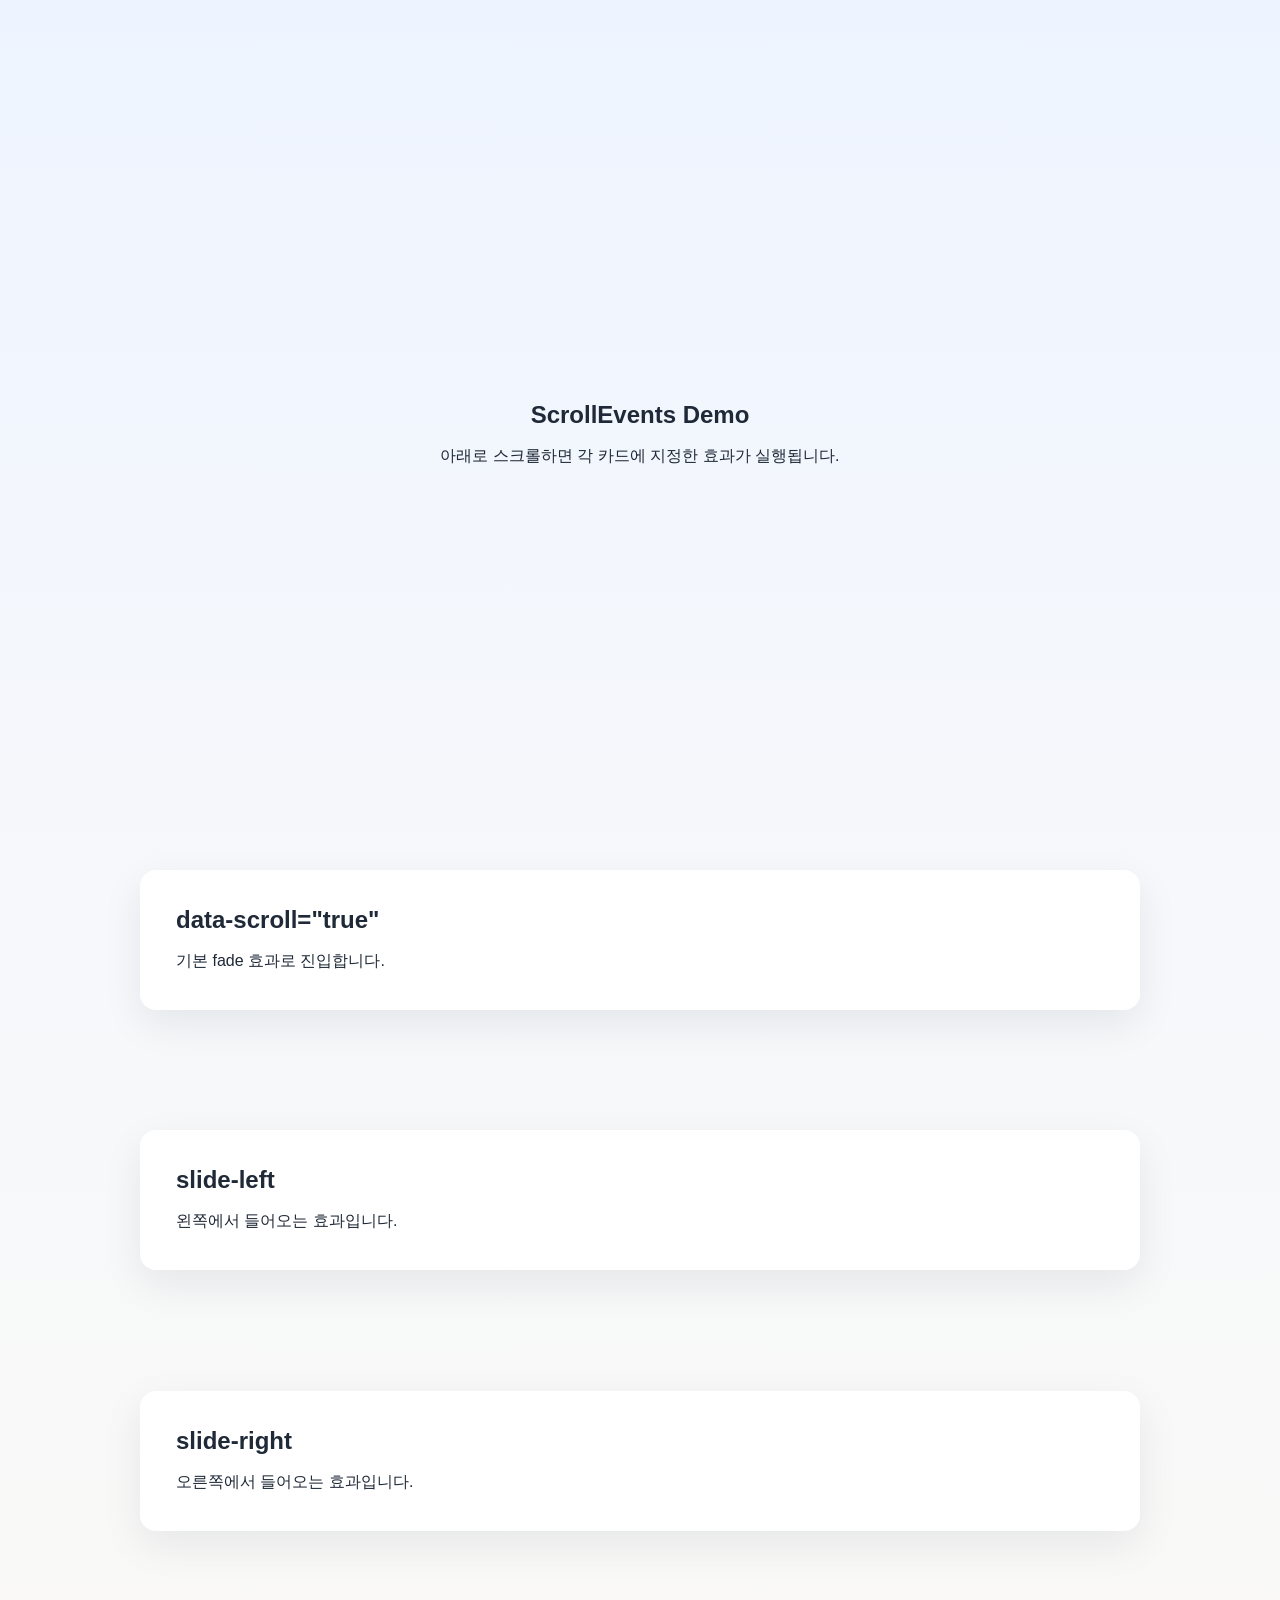
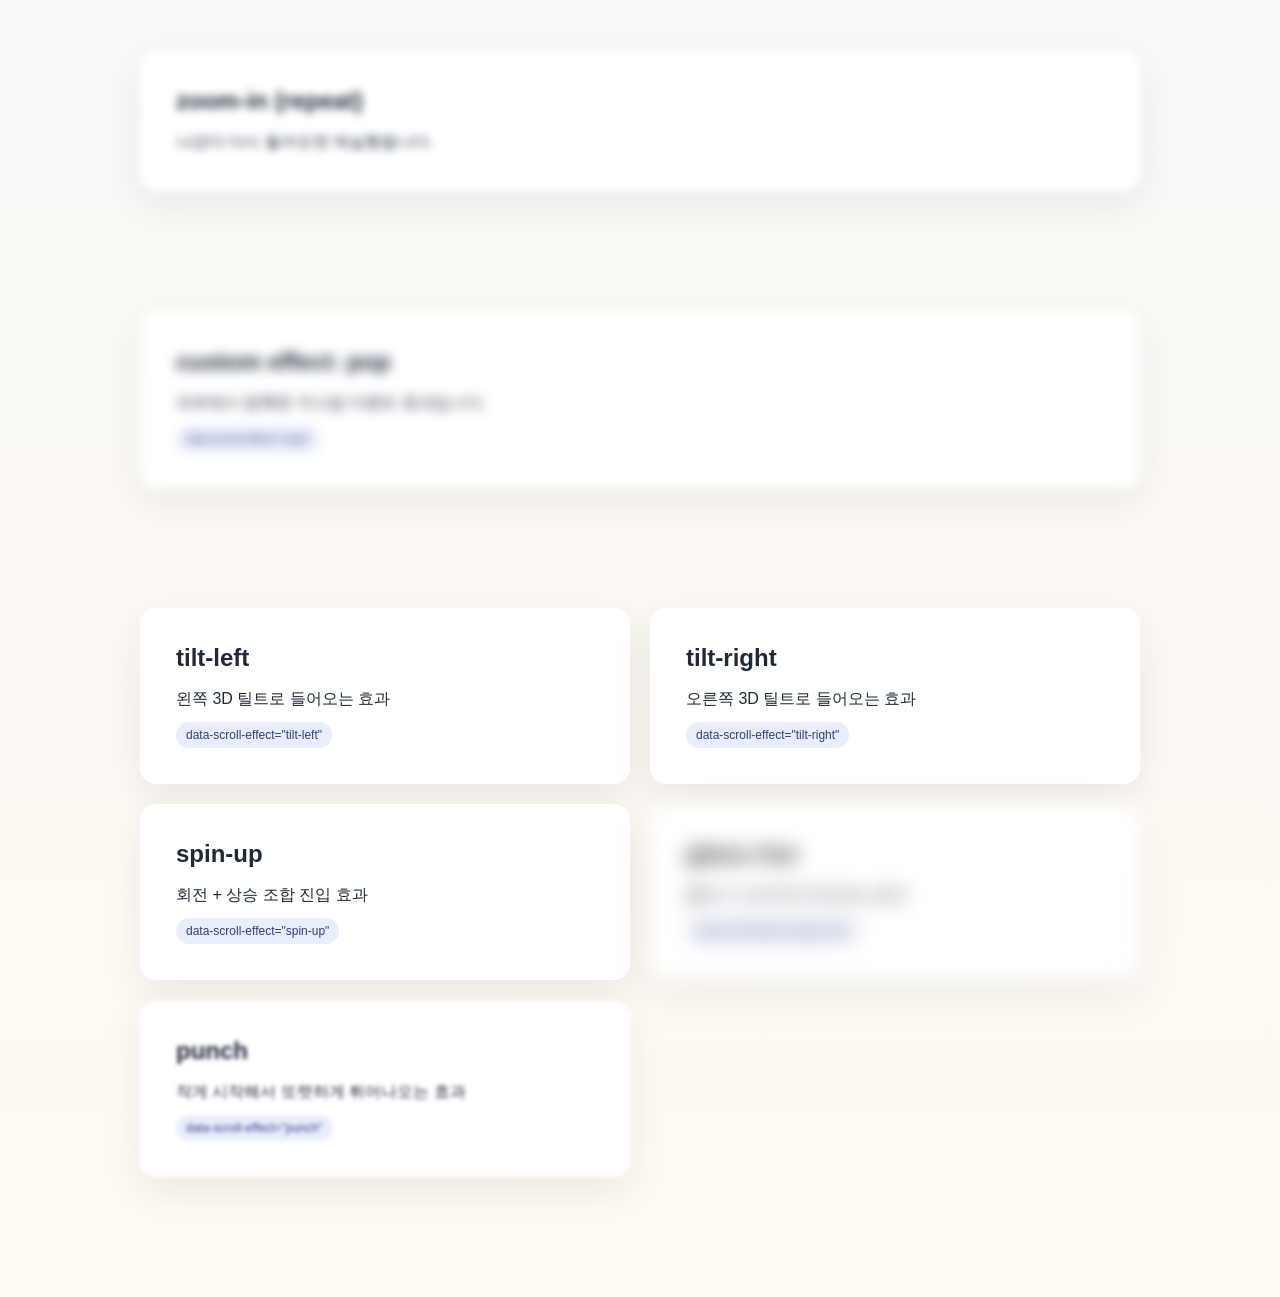
==== demo/index.html @ 08937699 "feat: add reusable scroll events component with demo and docs" ====
﻿<!doctype html>
<html lang="ko">
  <head>
    <meta charset="UTF-8" />
    <meta name="viewport" content="width=device-width, initial-scale=1.0" />
    <title>ScrollEvents Demo</title>
    <link rel="stylesheet" href="../src/scroll-events.css" />    
  </head>
  <body>
    <div class="wrap">
      <h1 class="page_title a11y">scroll component</h1>
      <section class="section hero">
        <div class="text_box">
          <h2 class="title">ScrollEvents Demo</h2>
          <p>아래로 스크롤하면 각 카드에 지정한 효과가 실행됩니다.</p>
        </div>
      </section>
      <section class="section">
        <div class="card" data-scroll="true">
          <h1>data-scroll="true"</h1>
          <p>기본 fade 효과로 진입합니다.</p>
        </div>
      </section>

      <section class="section">
        <div class="card" data-scroll="slide-left" data-scroll-delay="100">
          <h2>slide-left</h2>
          <p>왼쪽에서 들어오는 효과입니다.</p>
        </div>
      </section>

      <section class="section">
        <div class="card" data-scroll="slide-right" data-scroll-duration="900">
          <h2>slide-right</h2>
          <p>오른쪽에서 들어오는 효과입니다.</p>
        </div>
      </section>

      <section class="section">
        <div class="card" data-scroll="zoom-in" data-scroll-once="false">
          <h2>zoom-in (repeat)</h2>
          <p>나갔다 다시 들어오면 재실행됩니다.</p>
        </div>
      </section>

      <section class="section">
        <div class="card" data-scroll-effect="pop" data-scroll-duration="720">
          <h2>custom effect: pop</h2>
          <p>외부에서 등록한 커스텀 이벤트 효과입니다.</p>
          <span class="chip">data-scroll-effect="pop"</span>
        </div>
      </section>

      <section class="section">
        <div class="fx-grid">
          <div class="card" data-scroll-effect="tilt-left" data-scroll-delay="80" data-scroll-duration="720">
            <h2>tilt-left</h2>
            <p>왼쪽 3D 틸트로 들어오는 효과</p>
            <span class="chip">data-scroll-effect="tilt-left"</span>
          </div>

          <div class="card" data-scroll-effect="tilt-right" data-scroll-delay="120" data-scroll-duration="720">
            <h2>tilt-right</h2>
            <p>오른쪽 3D 틸트로 들어오는 효과</p>
            <span class="chip">data-scroll-effect="tilt-right"</span>
          </div>

          <div class="card" data-scroll-effect="spin-up" data-scroll-duration="1020">
            <h2>spin-up</h2>
            <p>회전 + 상승 조합 진입 효과</p>
            <span class="chip">data-scroll-effect="spin-up"</span>
          </div>

          <div class="card" data-scroll-effect="glass-rise" data-scroll-duration="1080">
            <h2>glass-rise</h2>
            <p>블러가 사라지며 떠오르는 효과</p>
            <span class="chip">data-scroll-effect="glass-rise"</span>
          </div>

          <div class="card" data-scroll-effect="punch" data-scroll-delay="60" data-scroll-duration="720">
            <h2>punch</h2>
            <p>작게 시작해서 또렷하게 튀어나오는 효과</p>
            <span class="chip">data-scroll-effect="punch"</span>
          </div>
        </div>
      </section>
    </div>

    <script src="../src/scroll-events.js"></script>
    <script>
      const scroll = window.ScrollEvents.create({
        once: false,
        resetOnLeave: "both",
        threshold: 0.12,
      });

      scroll.init();
    </script>
  </body>
</html>
---- src/scroll-events.css ----
:root {
  --bg: #f6f8fb;
  --card: #ffffff;
  --text: #1f2937;
}
* {
  box-sizing: border-box;
}
body {
  margin: 0;
  font-family: "Segoe UI", sans-serif;
  background: linear-gradient(180deg, #eef4ff 0%, var(--bg) 30%, #fffaf2 100%);
  color: var(--text);
}      
.wrap {
  width: min(1000px, 90%);
  margin: 0 auto;
}
.section {
  margin: 120px 0;
}
.hero {
  min-height: 70vh;
  display: grid;
  place-items: center;
  text-align: center;
}
.card {
  background: var(--card);
  border-radius: 16px;
  box-shadow: 0 14px 40px rgba(17, 24, 39, 0.08);
  padding: 36px;
}
h1,
h2 {
  margin: 0 0 14px;
}
p {
  margin: 0;
  line-height: 1.65;
}

/* 웹접근성용 hidden text (screen-reader only) */
.a11y {
  position: absolute !important;
  width: 1px !important;
  height: 1px !important;
  padding: 0 !important;
  margin: -1px !important;
  overflow: hidden !important;
  clip: rect(0, 0, 0, 0) !important;
  clip-path: inset(50%) !important;
  border: 0 !important;
  white-space: nowrap !important;
}


.se-ready {
  opacity: 0;
  transition-property: opacity, transform, filter;
  transition-duration: var(--se-duration, 600ms);
  transition-delay: var(--se-delay, 0ms);
  transition-timing-function: cubic-bezier(0.2, 0.7, 0.2, 1);
  will-change: opacity, transform, filter;
}

.se-fade {
  opacity: 0;
}

.se-fade-in {
  opacity: 1;
}

.se-slide-left {
  opacity: 0;
  transform: translateX(-48px);
}

.se-slide-right {
  opacity: 0;
  transform: translateX(48px);
}

.se-slide-in {
  opacity: 1;
  transform: translateX(0);
}

.se-zoom-in {
  opacity: 0;
  transform: scale(0.9);
  filter: blur(4px);
}

.se-zoom-in-active {
  opacity: 1;
  transform: scale(1);
  filter: blur(0);
}


/* custom scroll 이벤트 */
.fx-grid {
  display: grid;
  grid-template-columns: repeat(2, minmax(0, 1fr));
  gap: 20px;
}

.chip {
  display: inline-block;
  margin-top: 10px;
  padding: 6px 10px;
  border-radius: 999px;
  font-size: 12px;
  background: #e9eefc;
  color: #2f3f84;
}

@media (max-width: 820px) {
  .fx-grid {
    grid-template-columns: 1fr;
  }
}

.fx-pop {
  opacity: 0;
  transform: translateY(28px) scale(0.92);
  filter: blur(6px);
}
.fx-pop-in {
  opacity: 1;
  transform: translateY(0) scale(1);
  filter: blur(0);
}

.fx-tilt-left {
  opacity: 0;
  transform: perspective(900px) rotateY(-24deg) translateX(-42px);
}
.fx-tilt-left-in {
  opacity: 1;
  transform: perspective(900px) rotateY(0) translateX(0);
}

.fx-tilt-right {
  opacity: 0;
  transform: perspective(900px) rotateY(24deg) translateX(42px);
}
.fx-tilt-right-in {
  opacity: 1;
  transform: perspective(900px) rotateY(0) translateX(0);
}

.fx-spin-up {
  opacity: 0;
  transform: rotate(-8deg) translateY(56px) scale(0.95);
}
.fx-spin-up-in {
  opacity: 1;
  transform: rotate(0) translateY(0) scale(1);
}

.fx-glass-rise {
  opacity: 0;
  transform: translateY(44px);
  filter: blur(10px) saturate(0.6);
}
.fx-glass-rise-in {
  opacity: 1;
  transform: translateY(0);
  filter: blur(0) saturate(1);
}

.fx-punch {
  opacity: 0;
  transform: scale(0.75);
  filter: blur(2px);
}
.fx-punch-in {
  opacity: 1;
  transform: scale(1);
  filter: blur(0);
}
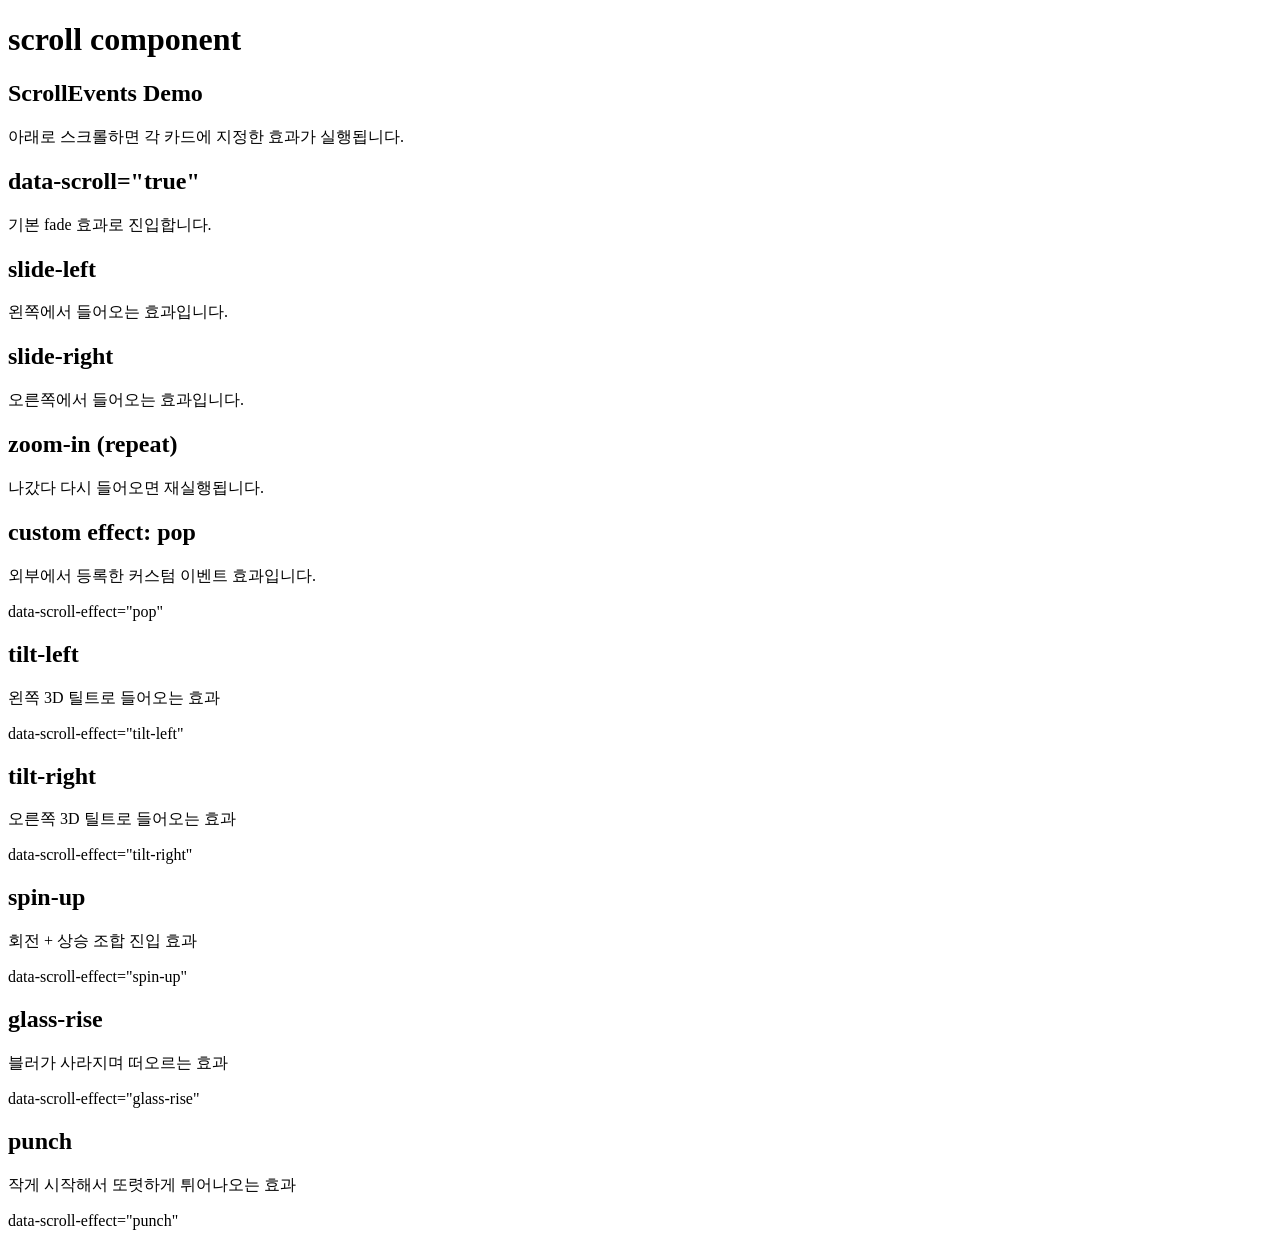
==== commit f08a93df: "fix: resolve GitHub Pages asset paths for demo" ====
--- a/demo/index.html
+++ b/demo/index.html
@@ -4,7 +4,7 @@
     <meta charset="UTF-8" />
     <meta name="viewport" content="width=device-width, initial-scale=1.0" />
     <title>ScrollEvents Demo</title>
-    <link rel="stylesheet" href="../src/scroll-events.css" />    
+    <link rel="stylesheet" href="./scroll-events.css" />    
   </head>
   <body>
     <div class="wrap">
@@ -86,7 +86,7 @@
       </section>
     </div>
 
-    <script src="../src/scroll-events.js"></script>
+    <script src="./scroll-events.js"></script>
     <script>
       const scroll = window.ScrollEvents.create({
         once: false,
@@ -98,3 +98,4 @@
     </script>
   </body>
 </html>
+
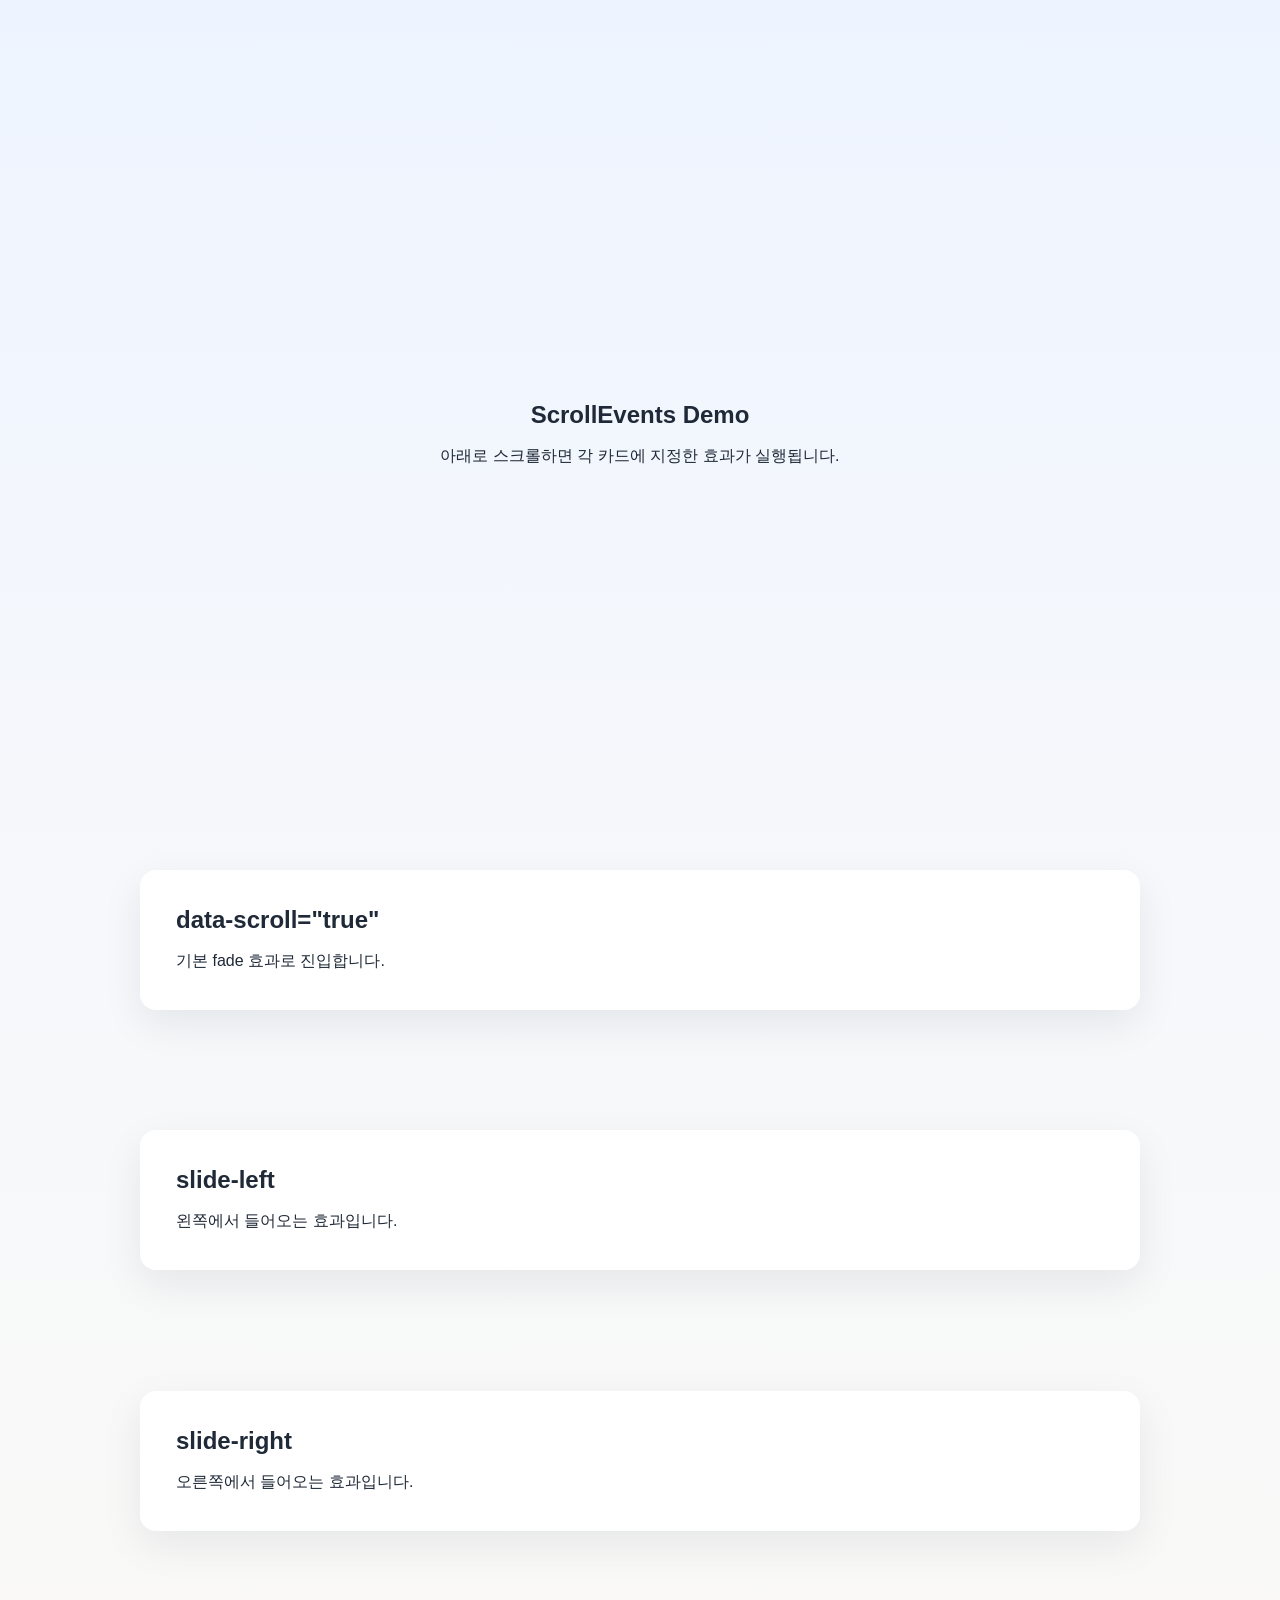
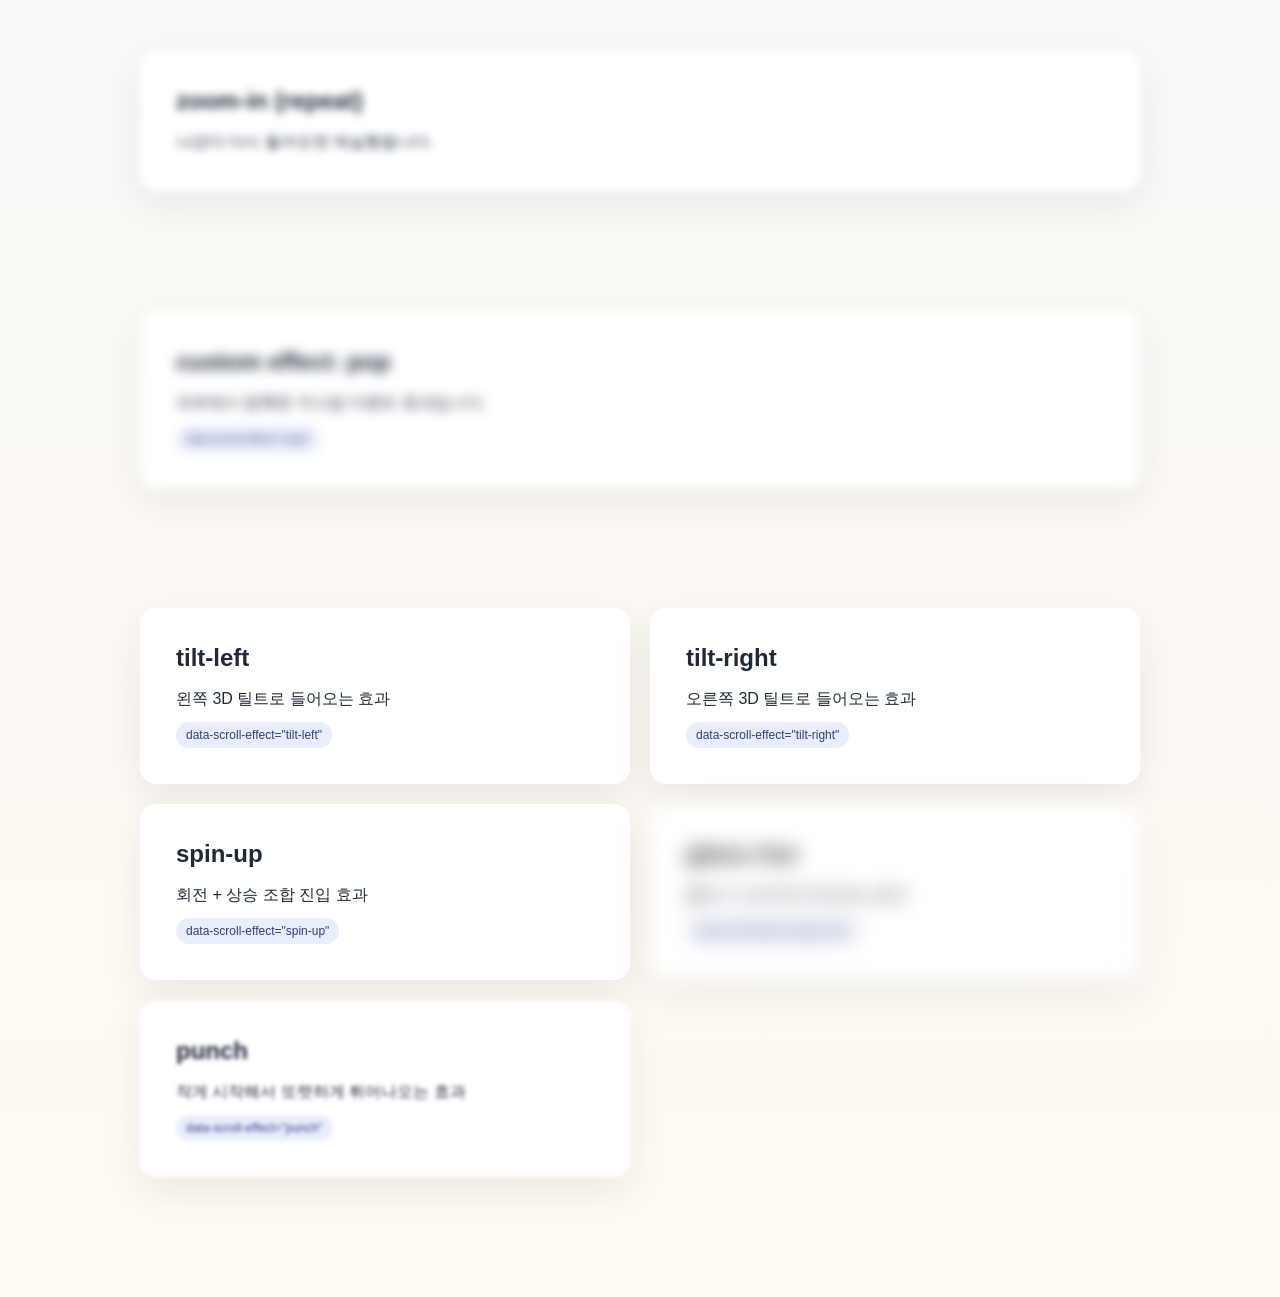
==== commit 40633636: "fix: support both local and pages asset paths via fallback loader" ====
--- a/demo/index.html
+++ b/demo/index.html
@@ -4,7 +4,45 @@
     <meta charset="UTF-8" />
     <meta name="viewport" content="width=device-width, initial-scale=1.0" />
     <title>ScrollEvents Demo</title>
-    <link rel="stylesheet" href="./scroll-events.css" />    
+    <script>
+      // 로컬/배포 환경 모두 대응: 첫 경로 실패 시 다음 경로로 자동 폴백
+      window.__loadWithFallback = function (type, paths) {
+        return new Promise((resolve, reject) => {
+          let index = 0;
+          const tryLoad = () => {
+            if (index >= paths.length) {
+              reject(new Error(type + " resource load failed"));
+              return;
+            }
+
+            const path = paths[index++];
+            if (type === "css") {
+              const link = document.createElement("link");
+              link.rel = "stylesheet";
+              link.href = path;
+              link.onload = () => resolve(path);
+              link.onerror = tryLoad;
+              document.head.appendChild(link);
+              return;
+            }
+
+            const script = document.createElement("script");
+            script.src = path;
+            script.onload = () => resolve(path);
+            script.onerror = tryLoad;
+            document.head.appendChild(script);
+          };
+
+          tryLoad();
+        });
+      };
+    </script>
+    <script>
+      window.__scrollAssetsReady = Promise.all([
+        window.__loadWithFallback("css", ["./scroll-events.css", "../src/scroll-events.css"]),
+        window.__loadWithFallback("js", ["./scroll-events.js", "../src/scroll-events.js"]),
+      ]);
+    </script>
   </head>
   <body>
     <div class="wrap">
@@ -86,15 +124,21 @@
       </section>
     </div>
 
-    <script src="./scroll-events.js"></script>
     <script>
-      const scroll = window.ScrollEvents.create({
-        once: false,
-        resetOnLeave: "both",
-        threshold: 0.12,
-      });
+      window.__scrollAssetsReady
+        .then(() => {
+          const scroll = window.ScrollEvents.create({
+            once: false,
+            resetOnLeave: "both",
+            threshold: 0.12,
+          });
 
-      scroll.init();
+          scroll.init();
+        })
+        .catch((error) => {
+          // eslint-disable-next-line no-console
+          console.error("[ScrollEvents] 리소스 로드 실패:", error);
+        });
     </script>
   </body>
 </html>
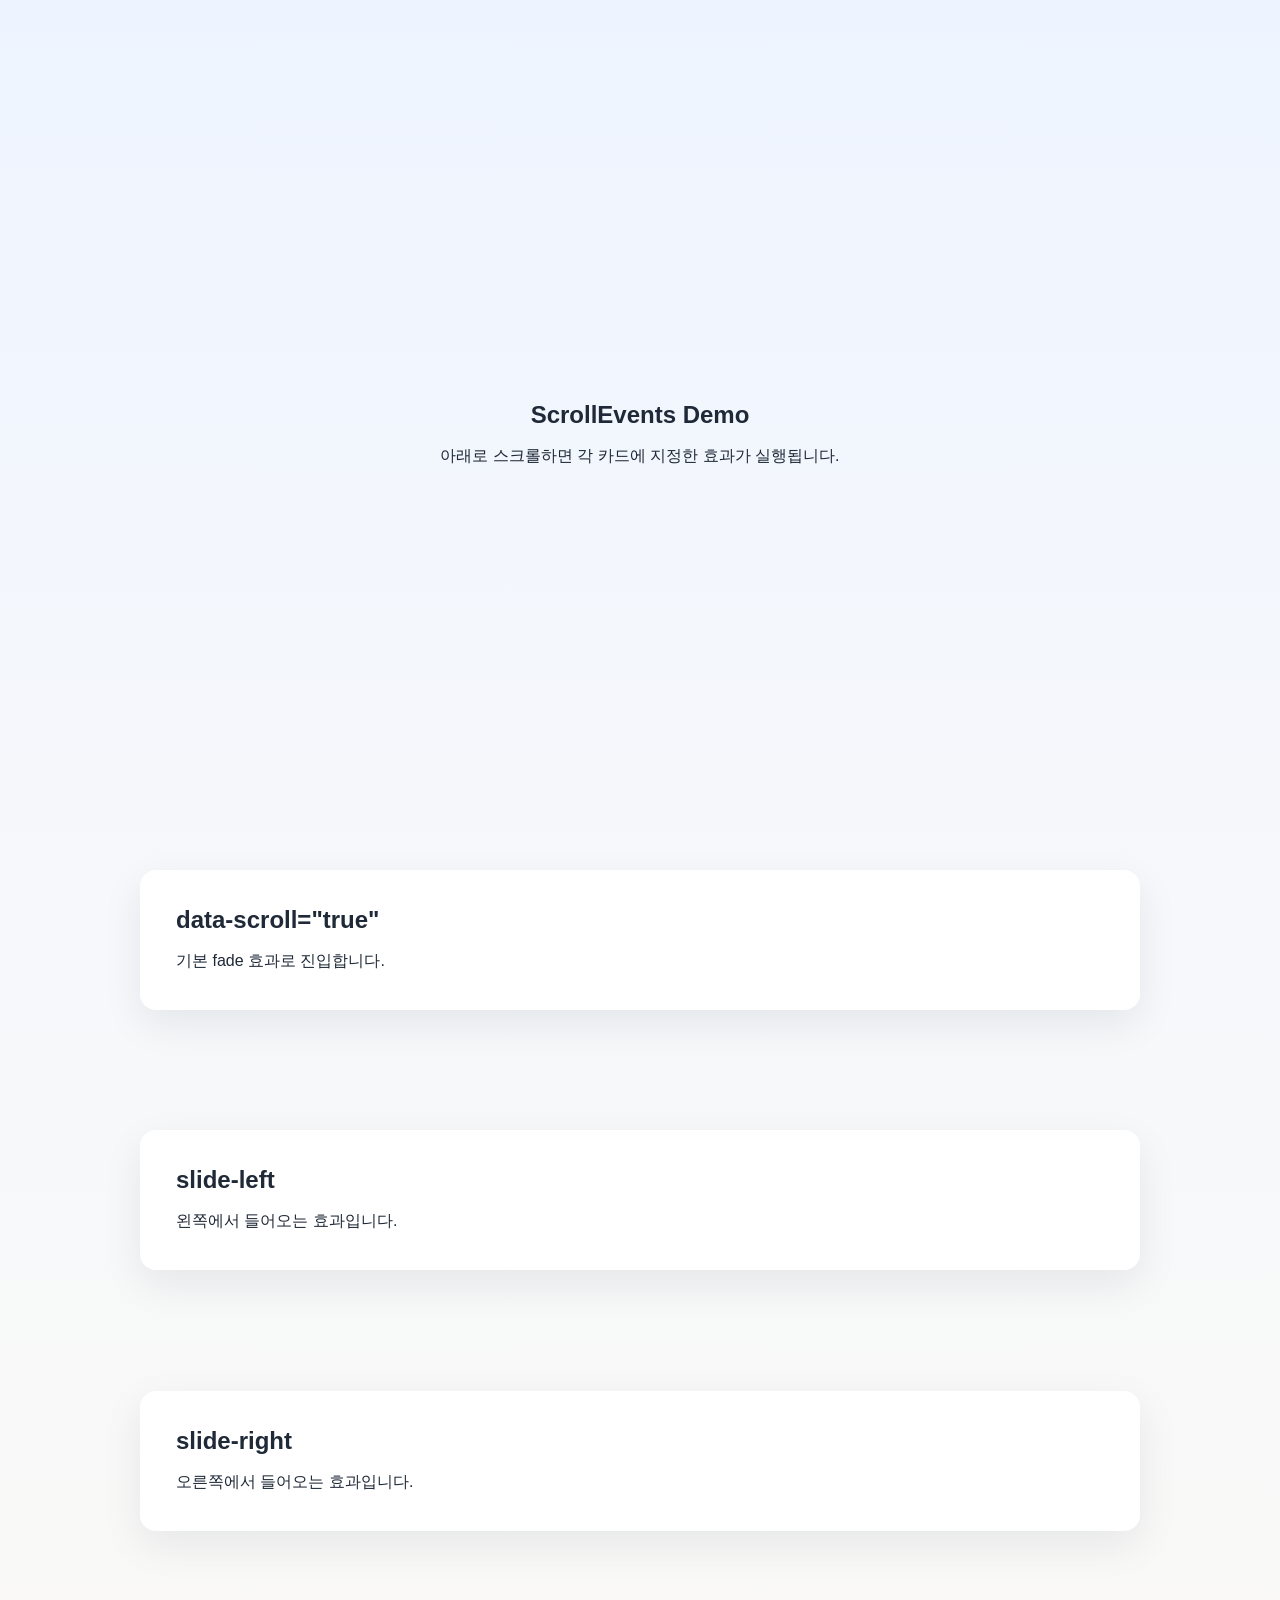
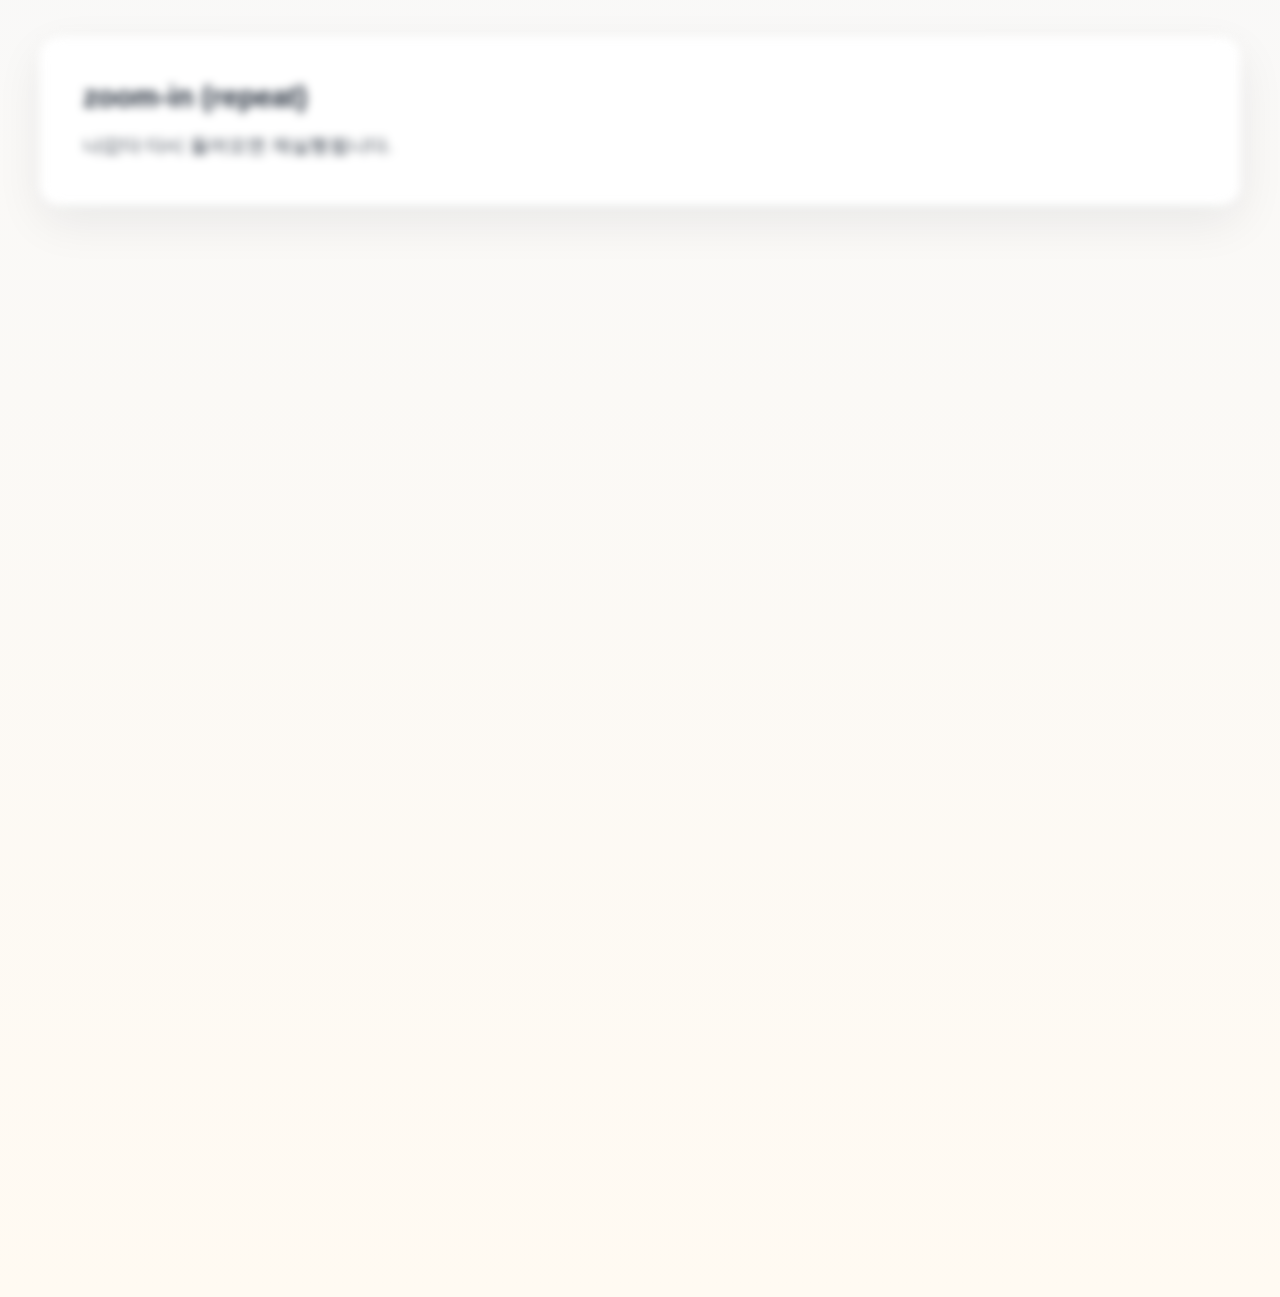
==== commit af57b1e0: "zoom-in 스크롤 속성 css 및 delay 추가" ====
--- a/demo/index.html
+++ b/demo/index.html
@@ -75,7 +75,7 @@
       </section>
 
       <section class="section">
-        <div class="card" data-scroll="zoom-in" data-scroll-once="false">
+        <div class="card" data-scroll="zoom-in" data-scroll-once="false" data-scroll-delay="100">
           <h2>zoom-in (repeat)</h2>
           <p>나갔다 다시 들어오면 재실행됩니다.</p>
         </div>
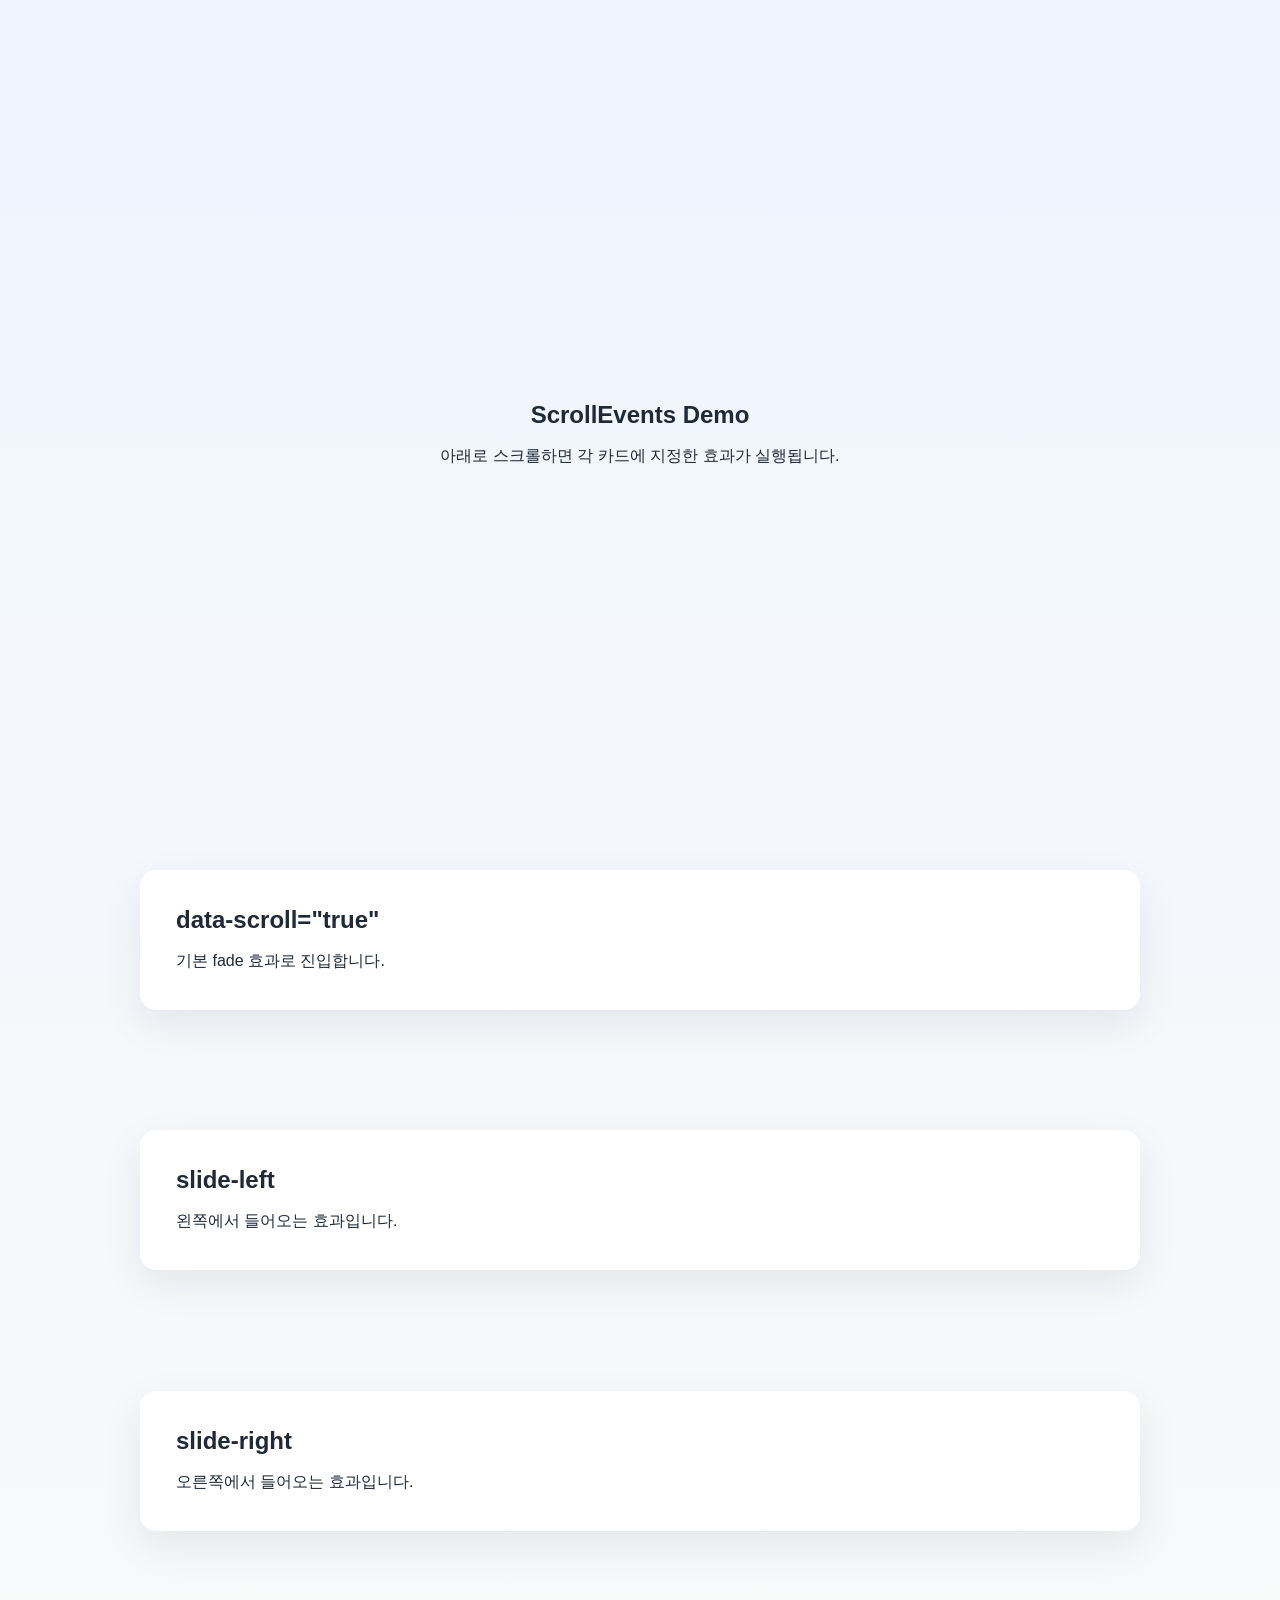
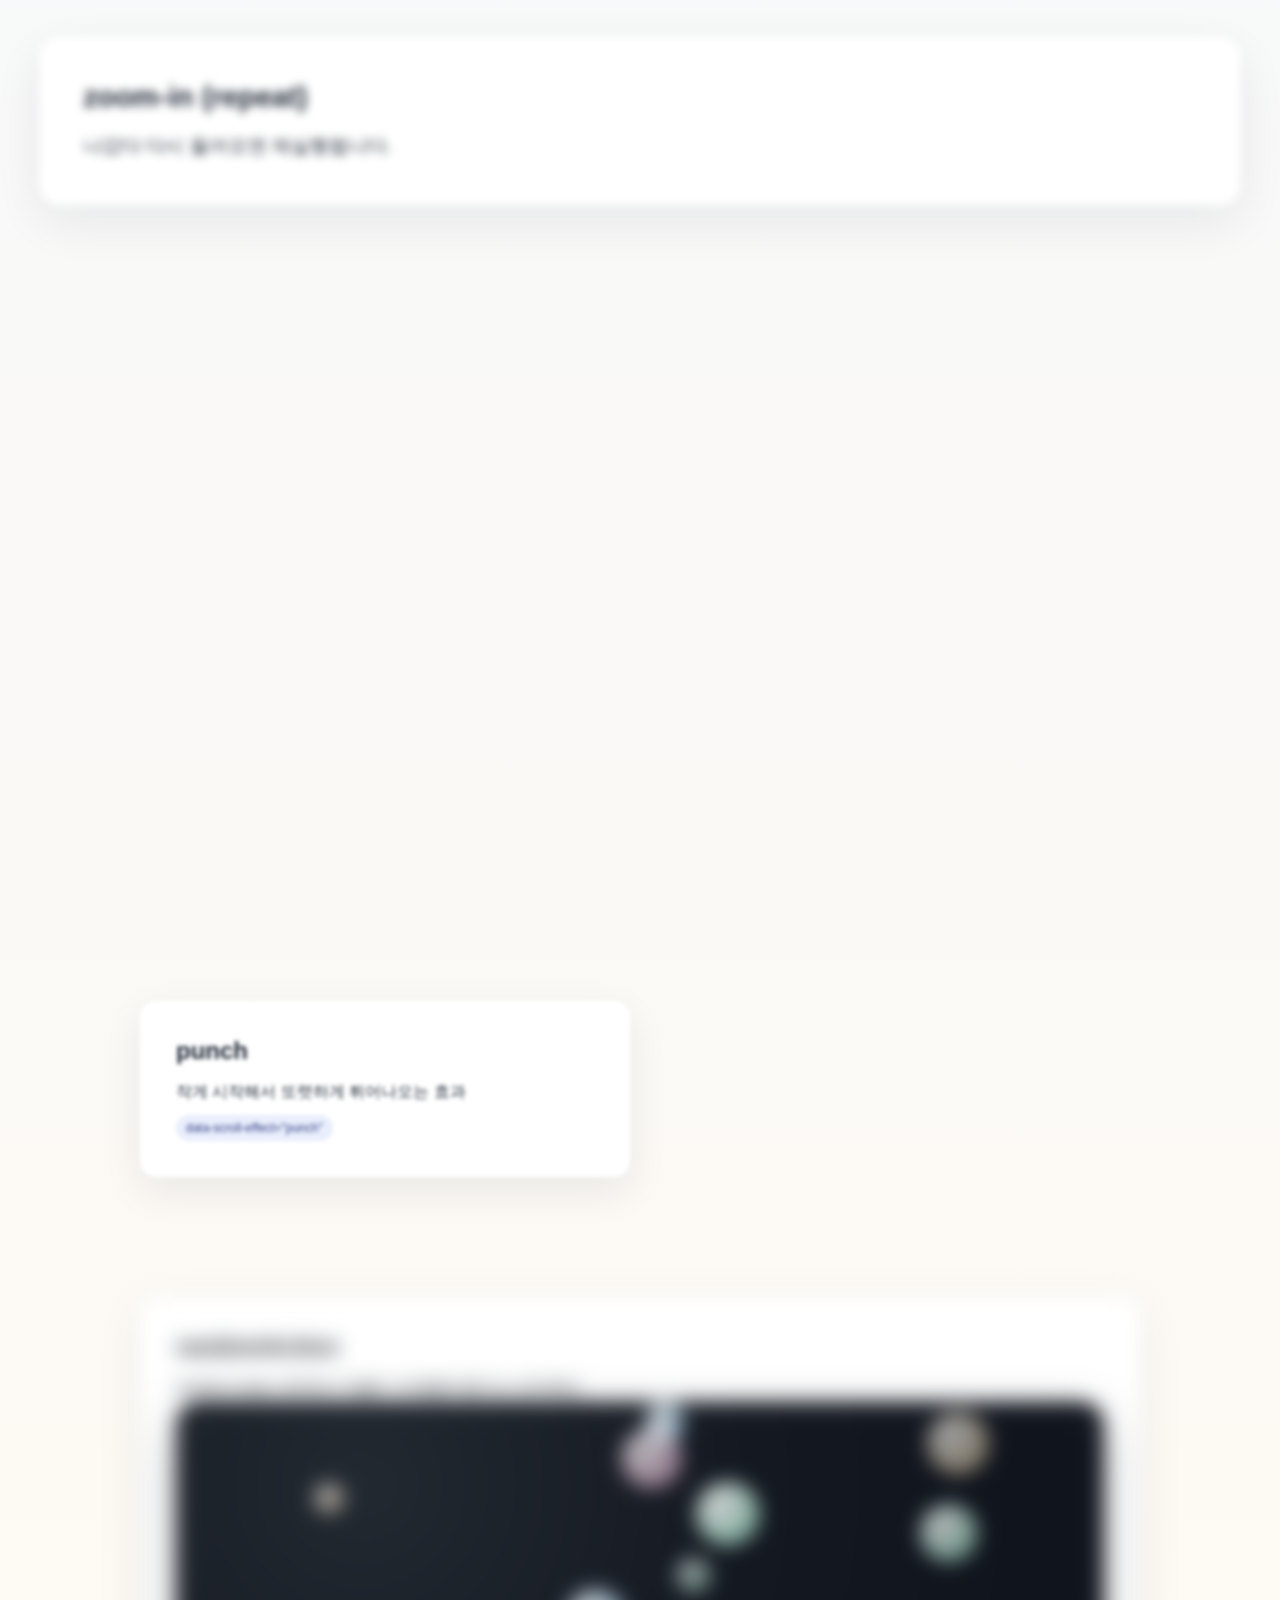
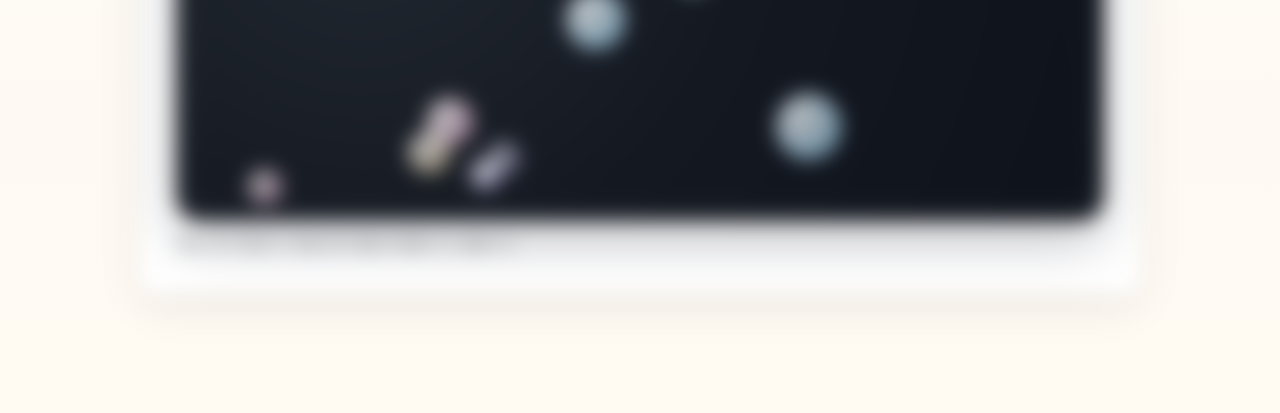
==== commit f0fa35b3: "feat: add randomAction bouncing bubble interaction in random-wrap" ====
--- a/demo/index.html
+++ b/demo/index.html
@@ -43,6 +43,34 @@
         window.__loadWithFallback("js", ["./scroll-events.js", "../src/scroll-events.js"]),
       ]);
     </script>
+    <style>
+      #randomAction .random-wrap {
+        position: relative;
+        width: 100%;
+        height: min(58vw, 420px);
+        min-height: 280px;
+        border-radius: 24px;
+        overflow: hidden;
+        background: radial-gradient(circle at 20% 20%, #1f2937 0%, #111827 48%, #0b1220 100%);
+        box-shadow: inset 0 0 40px rgba(255, 255, 255, 0.08), 0 18px 50px rgba(15, 23, 42, 0.28);
+      }
+
+      #randomAction .random-bubble {
+        position: absolute;
+        left: 0;
+        top: 0;
+        border-radius: 999px;
+        pointer-events: none;
+        background: radial-gradient(circle at 35% 35%, rgba(255, 255, 255, 0.92), rgba(255, 255, 255, 0.08) 68%);
+        mix-blend-mode: screen;
+      }
+
+      #randomAction .random-note {
+        margin-top: 12px;
+        color: #5b6475;
+        font-size: 14px;
+      }
+    </style>
   </head>
   <body>
     <div class="wrap">
@@ -122,6 +150,15 @@
           </div>
         </div>
       </section>
+
+      <section class="section" id="randomAction">
+        <div class="card" data-scroll-effect="glass-rise" data-scroll-duration="900">
+          <h2>randomAction</h2>
+          <p>random-wrap 내부에서 버블이 자유롭게 튕기는 인터랙션</p>
+          <div class="random-wrap"></div>
+          <p class="random-note">화면 크기 변경 시 자동으로 버블 위치를 다시 맞춥니다.</p>
+        </div>
+      </section>
     </div>
 
     <script>
@@ -134,12 +171,127 @@
           });
 
           scroll.init();
+
+          const randomSection = document.getElementById("randomAction");
+          if (randomSection) {
+            initRandomBubbles(randomSection.querySelector(".random-wrap"), 14);
+          }
         })
         .catch((error) => {
           // eslint-disable-next-line no-console
           console.error("[ScrollEvents] 리소스 로드 실패:", error);
         });
+
+      // random-wrap 내부 버블 튕김 인터랙션
+      function initRandomBubbles(container, count) {
+        if (!container) return;
+
+        const bubbles = [];
+        let rafId = null;
+        let prevTs = 0;
+        let cw = 0;
+        let ch = 0;
+
+        const random = (min, max) => Math.random() * (max - min) + min;
+
+        const palette = [
+          "rgba(120, 206, 255, 0.82)",
+          "rgba(255, 160, 214, 0.78)",
+          "rgba(255, 214, 122, 0.76)",
+          "rgba(138, 255, 198, 0.74)",
+          "rgba(167, 154, 255, 0.7)",
+        ];
+
+        function setupBounds() {
+          const rect = container.getBoundingClientRect();
+          cw = rect.width;
+          ch = rect.height;
+        }
+
+        function makeBubble(index) {
+          const size = random(24, 72);
+          const el = document.createElement("span");
+          el.className = "random-bubble";
+          el.style.width = `${size}px`;
+          el.style.height = `${size}px`;
+          el.style.background = `radial-gradient(circle at 35% 35%, rgba(255,255,255,0.9), ${palette[index % palette.length]} 72%)`;
+          el.style.opacity = String(random(0.55, 0.9));
+          container.appendChild(el);
+
+          return {
+            el,
+            r: size / 2,
+            x: random(size / 2, Math.max(size / 2, cw - size / 2)),
+            y: random(size / 2, Math.max(size / 2, ch - size / 2)),
+            vx: random(-120, 120) || 90,
+            vy: random(-120, 120) || -90,
+          };
+        }
+
+        function clampInside(b) {
+          b.x = Math.max(b.r, Math.min(cw - b.r, b.x));
+          b.y = Math.max(b.r, Math.min(ch - b.r, b.y));
+        }
+
+        function onResize() {
+          setupBounds();
+          bubbles.forEach(clampInside);
+        }
+
+        function draw(b) {
+          b.el.style.transform = `translate(${b.x - b.r}px, ${b.y - b.r}px)`;
+        }
+
+        function tick(ts) {
+          if (!prevTs) prevTs = ts;
+          const dt = Math.min((ts - prevTs) / 1000, 0.032);
+          prevTs = ts;
+
+          bubbles.forEach((b) => {
+            b.x += b.vx * dt;
+            b.y += b.vy * dt;
+
+            if (b.x - b.r <= 0) {
+              b.x = b.r;
+              b.vx *= -1;
+            } else if (b.x + b.r >= cw) {
+              b.x = cw - b.r;
+              b.vx *= -1;
+            }
+
+            if (b.y - b.r <= 0) {
+              b.y = b.r;
+              b.vy *= -1;
+            } else if (b.y + b.r >= ch) {
+              b.y = ch - b.r;
+              b.vy *= -1;
+            }
+
+            draw(b);
+          });
+
+          rafId = requestAnimationFrame(tick);
+        }
+
+        setupBounds();
+
+        for (let i = 0; i < count; i += 1) {
+          bubbles.push(makeBubble(i));
+        }
+
+        bubbles.forEach(draw);
+        rafId = requestAnimationFrame(tick);
+        window.addEventListener("resize", onResize);
+
+        // 필요 시 외부에서 정리 가능하도록 핸들 노출
+        container.__randomBubbleController = {
+          destroy() {
+            if (rafId) cancelAnimationFrame(rafId);
+            window.removeEventListener("resize", onResize);
+            container.innerHTML = "";
+          },
+        };
+      }
     </script>
   </body>
 </html>
-
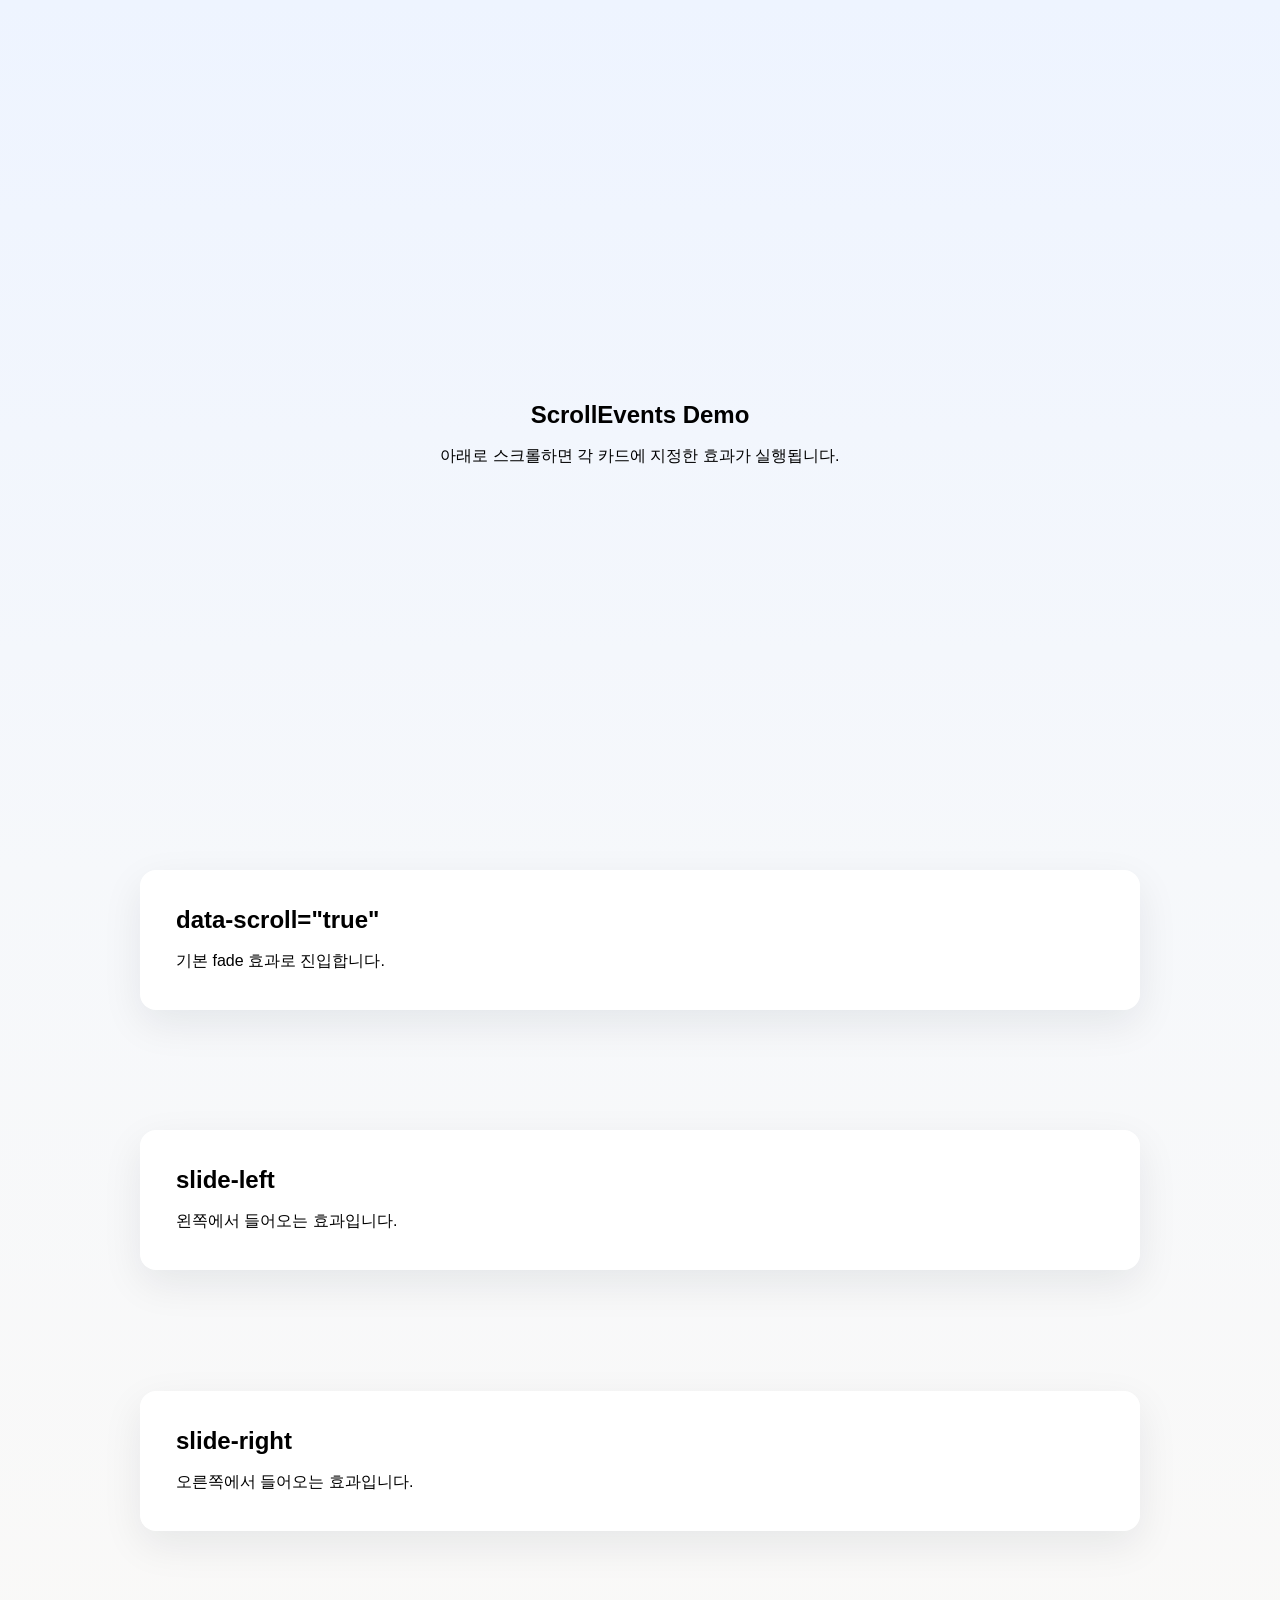
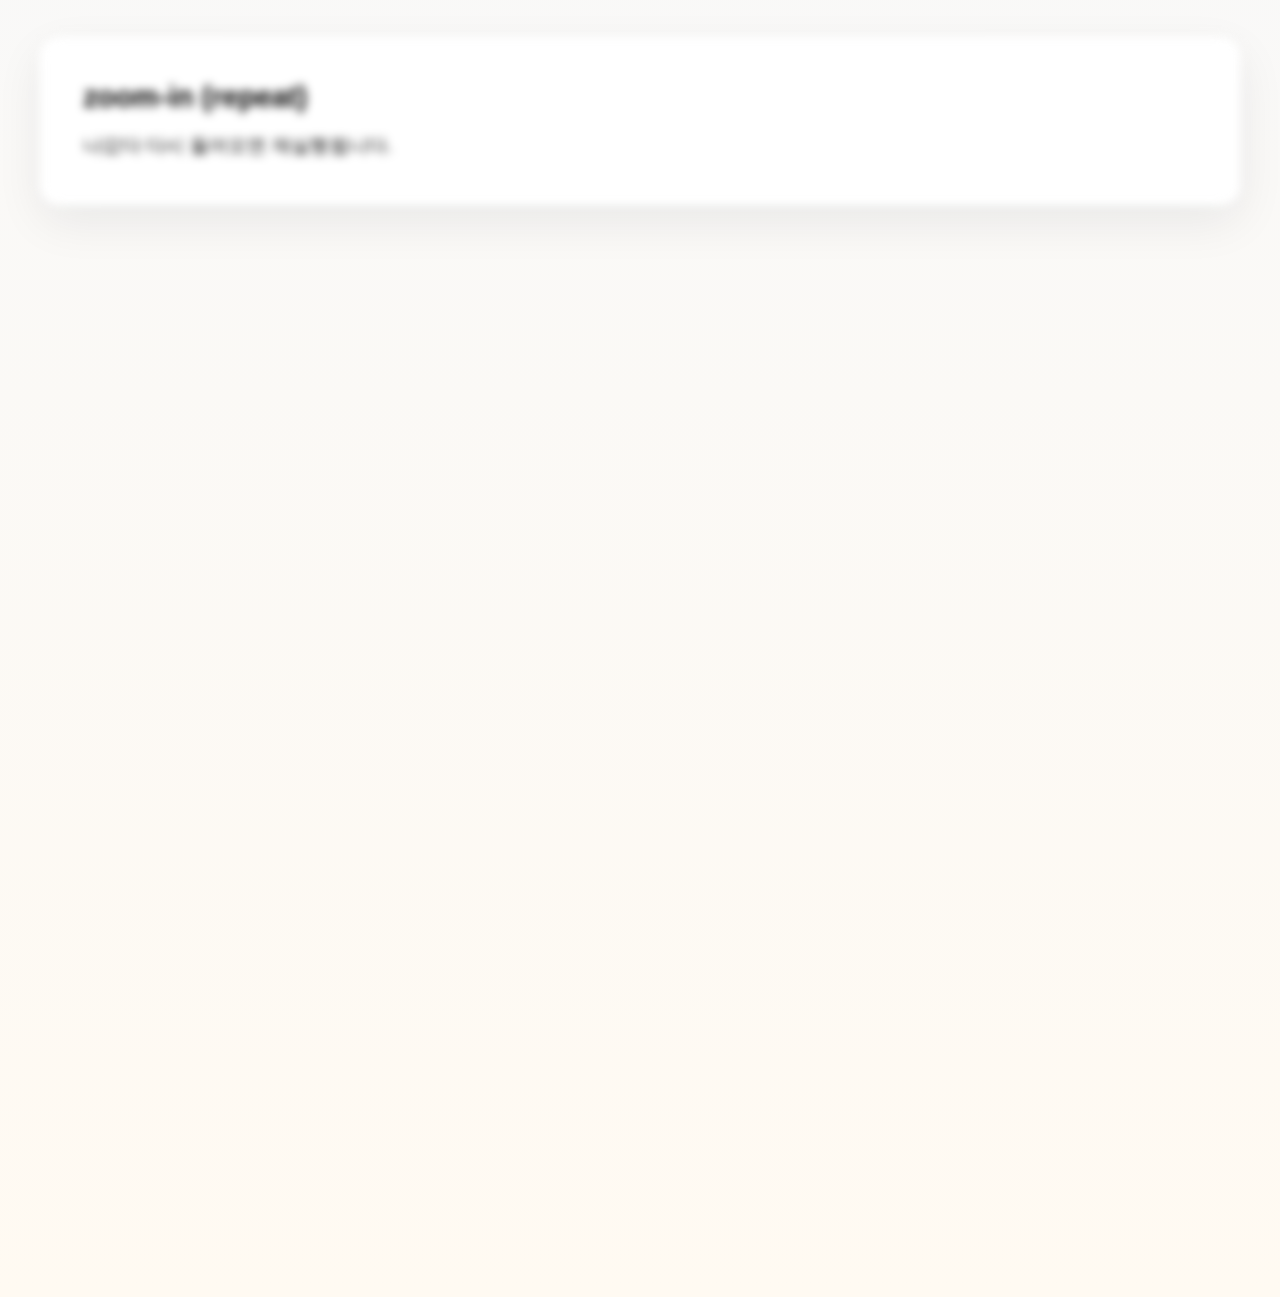
==== commit ba1b9651: "random-wrap 내부 버블 인터랙션 내용 위치 수정" ====
--- a/demo/index.html
+++ b/demo/index.html
@@ -43,34 +43,6 @@
         window.__loadWithFallback("js", ["./scroll-events.js", "../src/scroll-events.js"]),
       ]);
     </script>
-    <style>
-      #randomAction .random-wrap {
-        position: relative;
-        width: 100%;
-        height: min(58vw, 420px);
-        min-height: 280px;
-        border-radius: 24px;
-        overflow: hidden;
-        background: radial-gradient(circle at 20% 20%, #1f2937 0%, #111827 48%, #0b1220 100%);
-        box-shadow: inset 0 0 40px rgba(255, 255, 255, 0.08), 0 18px 50px rgba(15, 23, 42, 0.28);
-      }
-
-      #randomAction .random-bubble {
-        position: absolute;
-        left: 0;
-        top: 0;
-        border-radius: 999px;
-        pointer-events: none;
-        background: radial-gradient(circle at 35% 35%, rgba(255, 255, 255, 0.92), rgba(255, 255, 255, 0.08) 68%);
-        mix-blend-mode: screen;
-      }
-
-      #randomAction .random-note {
-        margin-top: 12px;
-        color: #5b6475;
-        font-size: 14px;
-      }
-    </style>
   </head>
   <body>
     <div class="wrap">
@@ -150,15 +122,6 @@
           </div>
         </div>
       </section>
-
-      <section class="section" id="randomAction">
-        <div class="card" data-scroll-effect="glass-rise" data-scroll-duration="900">
-          <h2>randomAction</h2>
-          <p>random-wrap 내부에서 버블이 자유롭게 튕기는 인터랙션</p>
-          <div class="random-wrap"></div>
-          <p class="random-note">화면 크기 변경 시 자동으로 버블 위치를 다시 맞춥니다.</p>
-        </div>
-      </section>
     </div>
 
     <script>
@@ -170,128 +133,12 @@
             threshold: 0.12,
           });
 
-          scroll.init();
-
-          const randomSection = document.getElementById("randomAction");
-          if (randomSection) {
-            initRandomBubbles(randomSection.querySelector(".random-wrap"), 14);
-          }
+          scroll.init();     
         })
         .catch((error) => {
           // eslint-disable-next-line no-console
           console.error("[ScrollEvents] 리소스 로드 실패:", error);
         });
-
-      // random-wrap 내부 버블 튕김 인터랙션
-      function initRandomBubbles(container, count) {
-        if (!container) return;
-
-        const bubbles = [];
-        let rafId = null;
-        let prevTs = 0;
-        let cw = 0;
-        let ch = 0;
-
-        const random = (min, max) => Math.random() * (max - min) + min;
-
-        const palette = [
-          "rgba(120, 206, 255, 0.82)",
-          "rgba(255, 160, 214, 0.78)",
-          "rgba(255, 214, 122, 0.76)",
-          "rgba(138, 255, 198, 0.74)",
-          "rgba(167, 154, 255, 0.7)",
-        ];
-
-        function setupBounds() {
-          const rect = container.getBoundingClientRect();
-          cw = rect.width;
-          ch = rect.height;
-        }
-
-        function makeBubble(index) {
-          const size = random(24, 72);
-          const el = document.createElement("span");
-          el.className = "random-bubble";
-          el.style.width = `${size}px`;
-          el.style.height = `${size}px`;
-          el.style.background = `radial-gradient(circle at 35% 35%, rgba(255,255,255,0.9), ${palette[index % palette.length]} 72%)`;
-          el.style.opacity = String(random(0.55, 0.9));
-          container.appendChild(el);
-
-          return {
-            el,
-            r: size / 2,
-            x: random(size / 2, Math.max(size / 2, cw - size / 2)),
-            y: random(size / 2, Math.max(size / 2, ch - size / 2)),
-            vx: random(-120, 120) || 90,
-            vy: random(-120, 120) || -90,
-          };
-        }
-
-        function clampInside(b) {
-          b.x = Math.max(b.r, Math.min(cw - b.r, b.x));
-          b.y = Math.max(b.r, Math.min(ch - b.r, b.y));
-        }
-
-        function onResize() {
-          setupBounds();
-          bubbles.forEach(clampInside);
-        }
-
-        function draw(b) {
-          b.el.style.transform = `translate(${b.x - b.r}px, ${b.y - b.r}px)`;
-        }
-
-        function tick(ts) {
-          if (!prevTs) prevTs = ts;
-          const dt = Math.min((ts - prevTs) / 1000, 0.032);
-          prevTs = ts;
-
-          bubbles.forEach((b) => {
-            b.x += b.vx * dt;
-            b.y += b.vy * dt;
-
-            if (b.x - b.r <= 0) {
-              b.x = b.r;
-              b.vx *= -1;
-            } else if (b.x + b.r >= cw) {
-              b.x = cw - b.r;
-              b.vx *= -1;
-            }
-
-            if (b.y - b.r <= 0) {
-              b.y = b.r;
-              b.vy *= -1;
-            } else if (b.y + b.r >= ch) {
-              b.y = ch - b.r;
-              b.vy *= -1;
-            }
-
-            draw(b);
-          });
-
-          rafId = requestAnimationFrame(tick);
-        }
-
-        setupBounds();
-
-        for (let i = 0; i < count; i += 1) {
-          bubbles.push(makeBubble(i));
-        }
-
-        bubbles.forEach(draw);
-        rafId = requestAnimationFrame(tick);
-        window.addEventListener("resize", onResize);
-
-        // 필요 시 외부에서 정리 가능하도록 핸들 노출
-        container.__randomBubbleController = {
-          destroy() {
-            if (rafId) cancelAnimationFrame(rafId);
-            window.removeEventListener("resize", onResize);
-            container.innerHTML = "";
-          },
-        };
-      }
     </script>
   </body>
 </html>
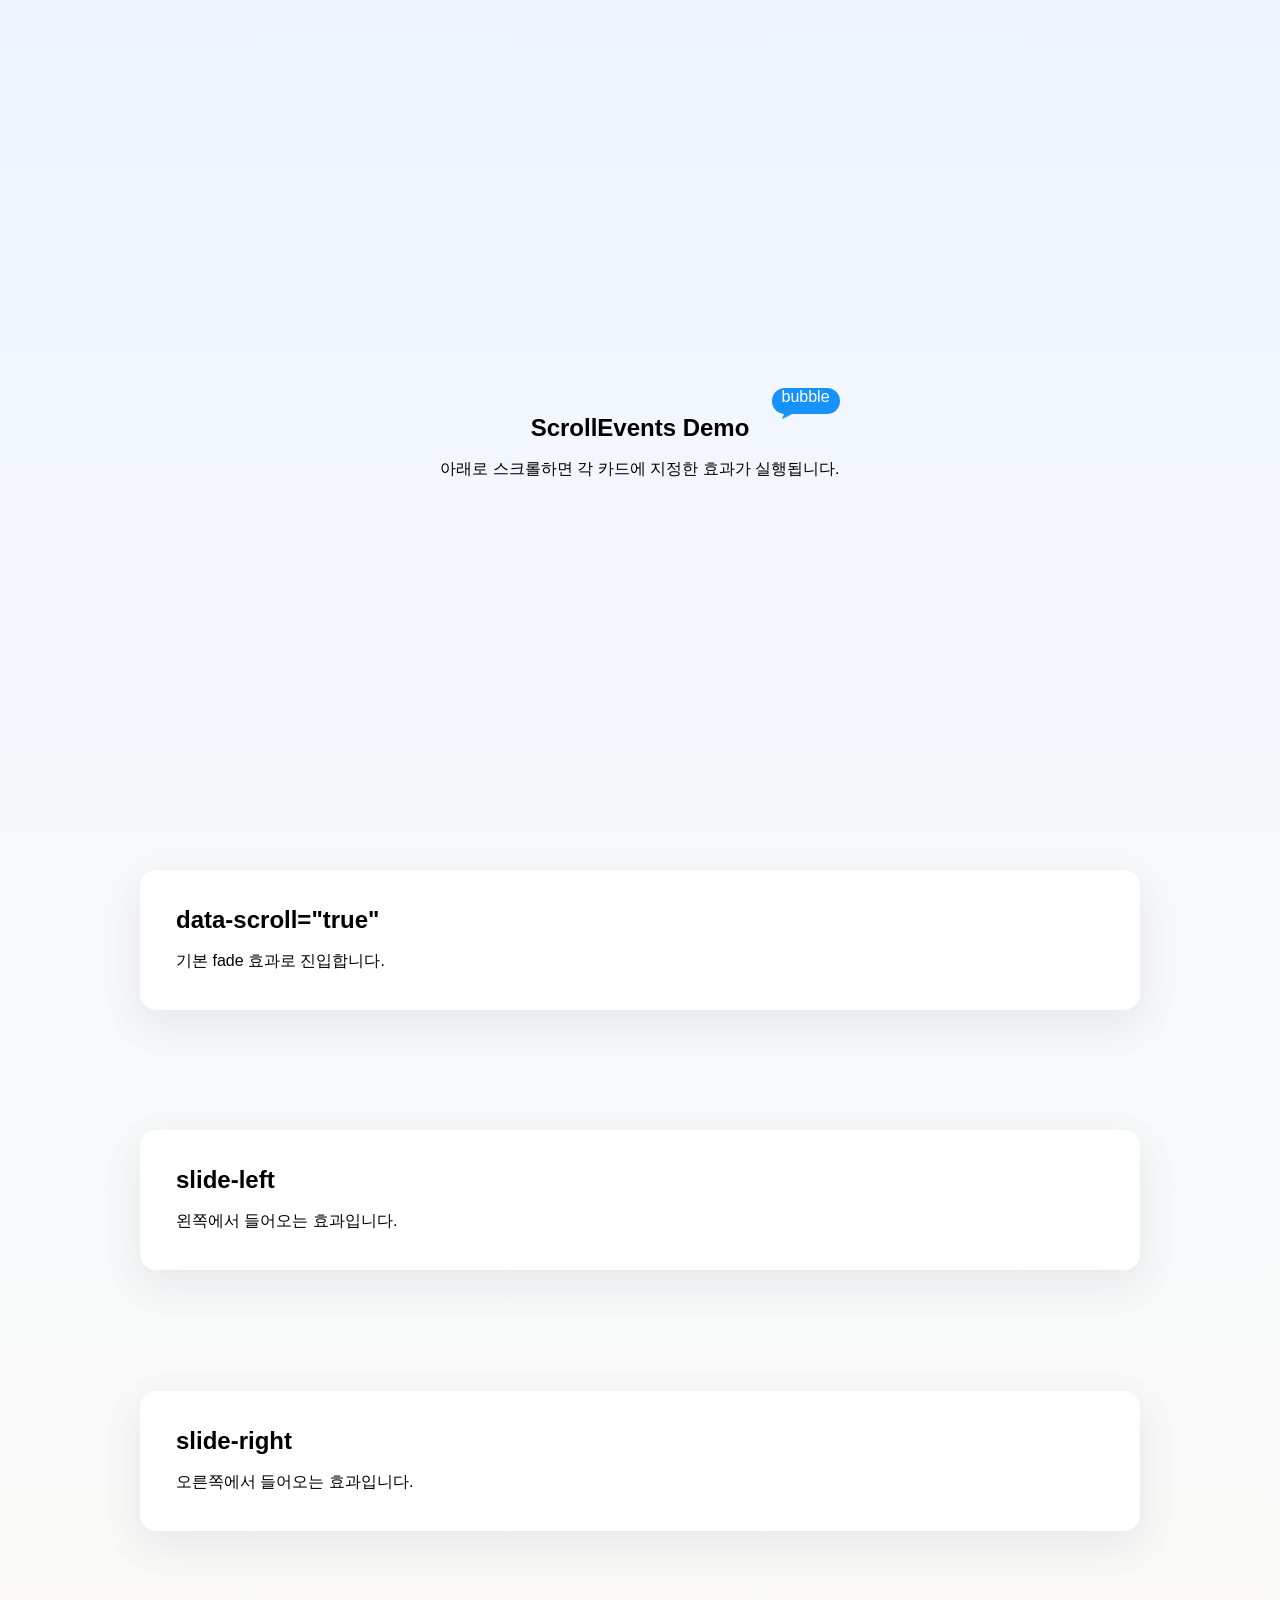
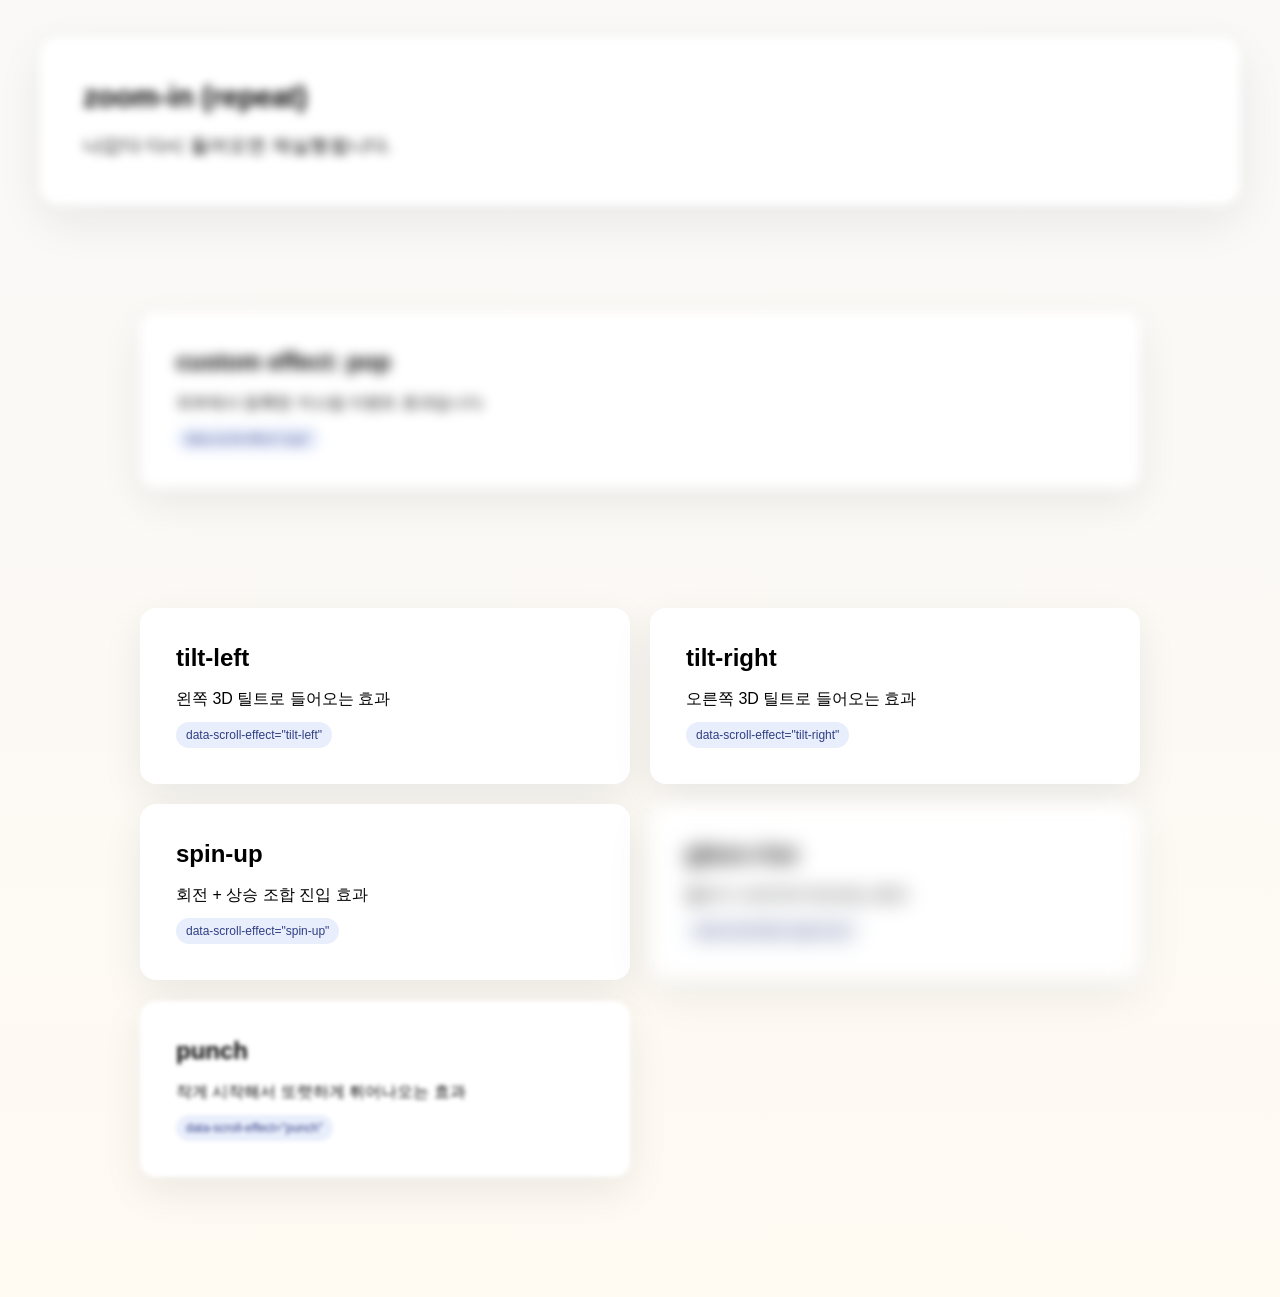
==== commit 3a25068e: "mouseAction 이벤트 추가" ====
--- a/demo/index.html
+++ b/demo/index.html
@@ -45,10 +45,13 @@
     </script>
   </head>
   <body>
-    <div class="wrap">
+    <div class="wrap">      
       <h1 class="page_title a11y">scroll component</h1>
       <section class="section hero">
         <div class="text_box">
+          <div class="fl_right">
+            <div class="bubble"><a href="./sample.html">bubble</a></div>
+          </div>
           <h2 class="title">ScrollEvents Demo</h2>
           <p>아래로 스크롤하면 각 카드에 지정한 효과가 실행됩니다.</p>
         </div>
@@ -125,6 +128,13 @@
     </div>
 
     <script>
+      function init() {
+        const flR = document.querySelector(".fl_right");
+        window.setTimeout(() => {
+          flR.classList.add("on");
+        }, 500);
+      }      
+
       window.__scrollAssetsReady
         .then(() => {
           const scroll = window.ScrollEvents.create({
@@ -138,7 +148,9 @@
         .catch((error) => {
           // eslint-disable-next-line no-console
           console.error("[ScrollEvents] 리소스 로드 실패:", error);
-        });
+      });
+
+      init();
     </script>
   </body>
 </html>
